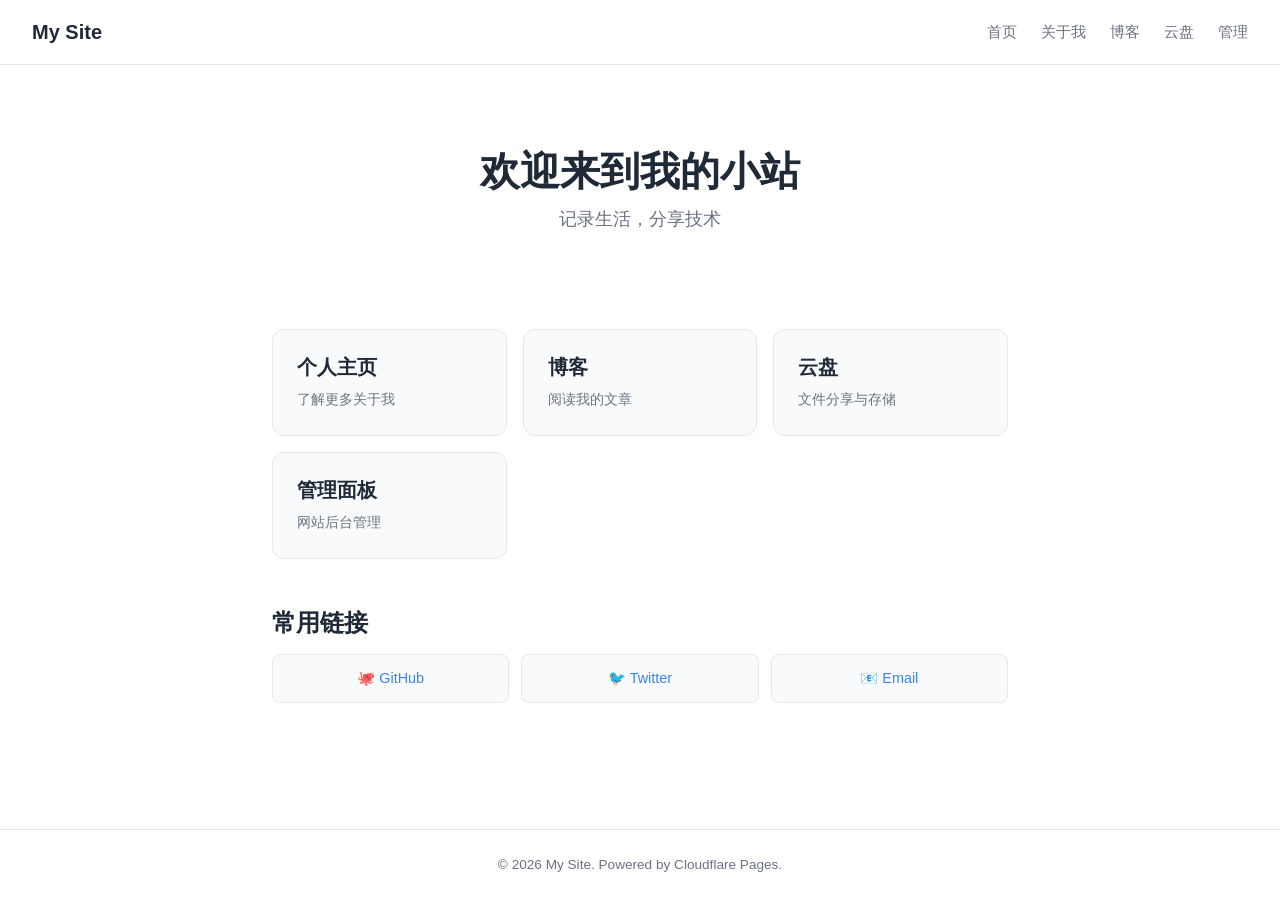
==== index.html @ ee3cbb7d "Add files via upload Beta version1.0.0.1" ====
<!DOCTYPE html>
<html lang="zh-CN">
<head>
    <meta charset="UTF-8">
    <meta name="viewport" content="width=device-width, initial-scale=1.0">
    <title>导航</title>
    <link rel="stylesheet" href="assets/css/style.css">
    <link rel="icon" type="image/x-icon" href="assets/images/favicon.ico">
</head>
<body>
    <header>
        <nav class="navbar">
            <div class="logo">
                <a href="/">My Site</a>
            </div>
            <ul class="nav-links">
                <li><a href="/">首页</a></li>
                <li><a href="/about/">关于我</a></li>
                <li><a href="/blog/">博客</a></li>
                <li><a href="/drive/">云盘</a></li>
                <li><a href="/admin/">管理</a></li>
            </ul>
        </nav>
    </header>

    <main>
        <section class="hero">
            <h1>欢迎来到我的小站</h1>
            <p>记录生活，分享技术</p>
        </section>

        <section class="nav-cards">
            <div class="card">
                <a href="/about/">
                    <h2>个人主页</h2>
                    <p>了解更多关于我</p>
                </a>
            </div>
            <div class="card">
                <a href="/blog/">
                    <h2>博客</h2>
                    <p>阅读我的文章</p>
                </a>
            </div>
            <div class="card">
                <a href="/drive/">
                    <h2>云盘</h2>
                    <p>文件分享与存储</p>
                </a>
            </div>
            <div class="card">
                <a href="/admin/">
                    <h2>管理面板</h2>
                    <p>网站后台管理</p>
                </a>
            </div>
        </section>

        <div id="navSections">
            <!-- 导航分类从 API 动态加载 -->
            <section class="links">
                <h2>常用链接</h2>
                <div class="link-grid">
                    <span style="color: var(--text-secondary);">加载中...</span>
                </div>
            </section>
        </div>
    </main>

    <footer>
        <p>&copy; 2026 My Site. Powered by Cloudflare Pages.</p>
    </footer>

    <script src="assets/js/main.js"></script>
</body>
</html>
---- assets/css/style.css ----
/* ===== 全局样式 ===== */
* {
    margin: 0;
    padding: 0;
    box-sizing: border-box;
}

:root {
    --primary-color: #3b82f6;
    --bg-color: #ffffff;
    --text-color: #1f2937;
    --text-secondary: #6b7280;
    --border-color: #e5e7eb;
    --card-bg: #f9fafb;
    --hover-bg: #f3f4f6;
}

@media (prefers-color-scheme: dark) {
    :root {
        --bg-color: #111827;
        --text-color: #f9fafb;
        --text-secondary: #9ca3af;
        --border-color: #374151;
        --card-bg: #1f2937;
        --hover-bg: #374151;
    }
}

body {
    font-family: -apple-system, BlinkMacSystemFont, "Segoe UI", Roboto, "Helvetica Neue", Arial, sans-serif;
    background-color: var(--bg-color);
    color: var(--text-color);
    line-height: 1.6;
    min-height: 100vh;
    display: flex;
    flex-direction: column;
}

a {
    color: var(--primary-color);
    text-decoration: none;
}

a:hover {
    text-decoration: underline;
}

/* ===== 导航栏 ===== */
.navbar {
    display: flex;
    justify-content: space-between;
    align-items: center;
    padding: 1rem 2rem;
    border-bottom: 1px solid var(--border-color);
    background-color: var(--bg-color);
    position: sticky;
    top: 0;
    z-index: 100;
}

.logo a {
    font-size: 1.25rem;
    font-weight: bold;
    color: var(--text-color);
}

.nav-links {
    display: flex;
    list-style: none;
    gap: 1.5rem;
}

.nav-links a {
    color: var(--text-secondary);
    font-size: 0.95rem;
}

.nav-links a:hover,
.nav-links a.active {
    color: var(--primary-color);
    text-decoration: none;
}

/* ===== 主内容区 ===== */
main {
    flex: 1;
    max-width: 800px;
    width: 100%;
    margin: 0 auto;
    padding: 2rem;
}

section {
    margin-bottom: 3rem;
}

h1, h2, h3 {
    margin-bottom: 1rem;
    line-height: 1.3;
}

h1 { font-size: 2rem; }
h2 { font-size: 1.5rem; }
h3 { font-size: 1.25rem; }

/* ===== 首页 Hero ===== */
.hero {
    text-align: center;
    padding: 3rem 0;
}

.hero h1 {
    font-size: 2.5rem;
    margin-bottom: 0.5rem;
}

.hero p {
    color: var(--text-secondary);
    font-size: 1.1rem;
}

/* ===== 导航卡片 ===== */
.nav-cards {
    display: grid;
    grid-template-columns: repeat(auto-fit, minmax(200px, 1fr));
    gap: 1rem;
}

.card {
    background-color: var(--card-bg);
    border: 1px solid var(--border-color);
    border-radius: 0.75rem;
    padding: 1.5rem;
    transition: all 0.2s ease;
}

.card:hover {
    background-color: var(--hover-bg);
    transform: translateY(-2px);
}

.card a {
    color: var(--text-color);
    text-decoration: none;
    display: block;
}

.card h2 {
    font-size: 1.25rem;
    margin-bottom: 0.5rem;
}

.card p {
    color: var(--text-secondary);
    font-size: 0.9rem;
}

/* ===== 链接网格 ===== */
.link-grid {
    display: grid;
    grid-template-columns: repeat(auto-fit, minmax(120px, 1fr));
    gap: 0.75rem;
}

.link-grid a {
    display: block;
    padding: 0.75rem 1rem;
    background-color: var(--card-bg);
    border: 1px solid var(--border-color);
    border-radius: 0.5rem;
    text-align: center;
    font-size: 0.9rem;
    transition: all 0.2s ease;
}

.link-grid a:hover {
    background-color: var(--hover-bg);
    text-decoration: none;
}

/* ===== 个人主页 ===== */
.profile {
    text-align: center;
    padding: 2rem 0;
}

.avatar img {
    border-radius: 50%;
    margin-bottom: 1rem;
    border: 3px solid var(--border-color);
}

.bio {
    color: var(--text-secondary);
    max-width: 500px;
    margin: 0 auto;
}

.skills ul {
    list-style: none;
    display: flex;
    flex-wrap: wrap;
    gap: 0.5rem;
}

.skills li {
    background-color: var(--card-bg);
    border: 1px solid var(--border-color);
    padding: 0.25rem 0.75rem;
    border-radius: 9999px;
    font-size: 0.9rem;
}

.project-list {
    display: flex;
    flex-direction: column;
    gap: 1rem;
}

.project-item {
    background-color: var(--card-bg);
    border: 1px solid var(--border-color);
    border-radius: 0.5rem;
    padding: 1rem;
}

.project-item h3 {
    margin-bottom: 0.5rem;
}

.project-item p {
    color: var(--text-secondary);
    font-size: 0.9rem;
    margin-bottom: 0.75rem;
}

/* ===== 博客列表 ===== */
.blog-header {
    text-align: center;
    padding: 2rem 0;
}

.blog-header p {
    color: var(--text-secondary);
}

.post-list {
    display: flex;
    flex-direction: column;
    gap: 1.5rem;
}

.post-item {
    padding: 1.5rem;
    border: 1px solid var(--border-color);
    border-radius: 0.75rem;
    transition: background-color 0.2s ease;
}

.post-item:hover {
    background-color: var(--card-bg);
}

.post-item h2 {
    margin-bottom: 0.5rem;
}

.post-item h2 a {
    color: var(--text-color);
}

.post-item time {
    color: var(--text-secondary);
    font-size: 0.85rem;
}

.post-excerpt {
    color: var(--text-secondary);
    margin: 0.75rem 0;
    font-size: 0.95rem;
}

.post-tags {
    display: flex;
    gap: 0.5rem;
}

.tag {
    background-color: var(--card-bg);
    border: 1px solid var(--border-color);
    padding: 0.15rem 0.6rem;
    border-radius: 9999px;
    font-size: 0.8rem;
    color: var(--text-secondary);
}

/* ===== 云盘 ===== */
.drive-header {
    text-align: center;
    padding: 2rem 0;
}

.drive-header p {
    color: var(--text-secondary);
}

.file-list {
    display: flex;
    flex-direction: column;
    gap: 0.75rem;
}

.file-item {
    display: flex;
    align-items: center;
    gap: 1rem;
    padding: 1rem;
    border: 1px solid var(--border-color);
    border-radius: 0.5rem;
    transition: background-color 0.2s ease;
}

.file-item:hover {
    background-color: var(--card-bg);
}

.file-icon {
    font-size: 1.5rem;
}

.file-info {
    flex: 1;
}

.file-info h3 {
    font-size: 1rem;
    margin-bottom: 0.25rem;
}

.file-info p {
    color: var(--text-secondary);
    font-size: 0.85rem;
}

.download-btn {
    padding: 0.5rem 1rem;
    background-color: var(--primary-color);
    color: white;
    border-radius: 0.375rem;
    font-size: 0.9rem;
    white-space: nowrap;
}

.download-btn:hover {
    text-decoration: none;
    opacity: 0.9;
}

.drive-notice {
    margin-top: 2rem;
    padding: 1rem;
    background-color: var(--card-bg);
    border: 1px solid var(--border-color);
    border-radius: 0.5rem;
}

.drive-notice p {
    color: var(--text-secondary);
    font-size: 0.9rem;
}

/* ===== 页脚 ===== */
footer {
    text-align: center;
    padding: 1.5rem;
    border-top: 1px solid var(--border-color);
    color: var(--text-secondary);
    font-size: 0.85rem;
}

/* ===== 响应式 ===== */
@media (max-width: 640px) {
    .navbar {
        padding: 1rem;
    }

    .nav-links {
        gap: 1rem;
    }

    main {
        padding: 1.5rem 1rem;
    }

    .hero h1 {
        font-size: 2rem;
    }

    .file-item {
        flex-wrap: wrap;
    }

    .download-btn {
        width: 100%;
        text-align: center;
    }
}
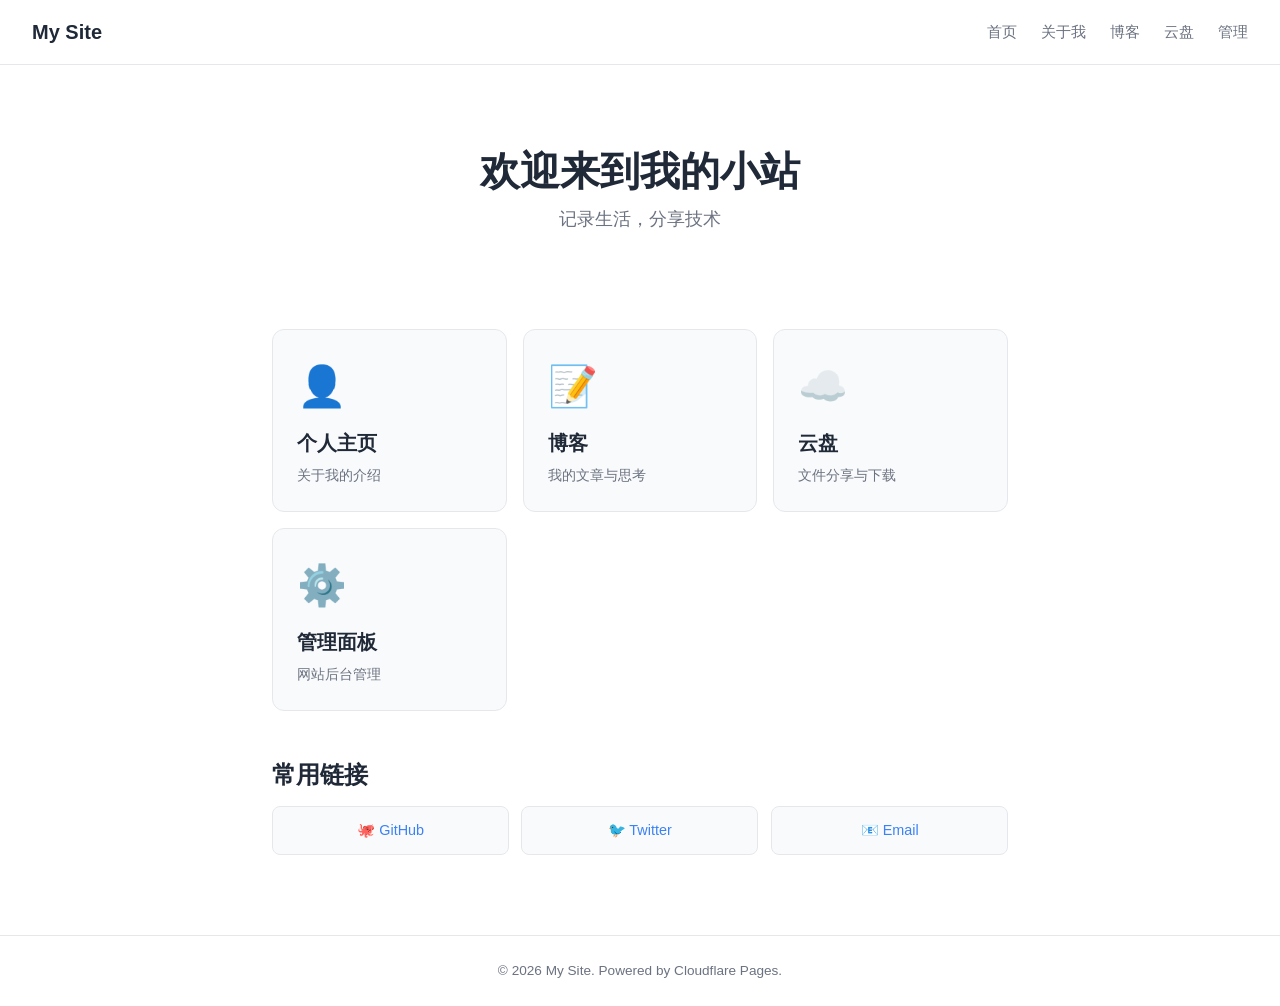
==== commit f8de4d42: "Add files via upload ✅ 已修复的问题 1. 登录问题 修复内容： 所有前端 fetch 请求都加上了 credentials: 'include' 所有 cookie 的" ====
--- a/index.html
+++ b/index.html
@@ -7,7 +7,7 @@
     <link rel="stylesheet" href="assets/css/style.css">
     <link rel="icon" type="image/x-icon" href="assets/images/favicon.ico">
 </head>
-<body>
+<body id="pageBody">
     <header>
         <nav class="navbar">
             <div class="logo">
@@ -29,29 +29,11 @@
             <p>记录生活，分享技术</p>
         </section>
 
-        <section class="nav-cards">
+        <section class="nav-cards" id="navCardsContainer">
+            <!-- 卡片从 API 动态加载 -->
             <div class="card">
                 <a href="/about/">
-                    <h2>个人主页</h2>
-                    <p>了解更多关于我</p>
-                </a>
-            </div>
-            <div class="card">
-                <a href="/blog/">
-                    <h2>博客</h2>
-                    <p>阅读我的文章</p>
-                </a>
-            </div>
-            <div class="card">
-                <a href="/drive/">
-                    <h2>云盘</h2>
-                    <p>文件分享与存储</p>
-                </a>
-            </div>
-            <div class="card">
-                <a href="/admin/">
-                    <h2>管理面板</h2>
-                    <p>网站后台管理</p>
+                    <h2>加载中...</h2>
                 </a>
             </div>
         </section>
--- a/assets/css/style.css
+++ b/assets/css/style.css
@@ -13,6 +13,7 @@
     --border-color: #e5e7eb;
     --card-bg: #f9fafb;
     --hover-bg: #f3f4f6;
+    --transition-speed: 0.3s;
 }
 
 @media (prefers-color-scheme: dark) {
@@ -26,6 +27,71 @@
     }
 }
 
+/* ===== 页面过渡动画 ===== */
+body {
+    opacity: 0;
+    animation: fadeIn 0.5s ease forwards;
+}
+
+@keyframes fadeIn {
+    from {
+        opacity: 0;
+        transform: translateY(10px);
+    }
+    to {
+        opacity: 1;
+        transform: translateY(0);
+    }
+}
+
+@keyframes slideUp {
+    from {
+        opacity: 0;
+        transform: translateY(20px);
+    }
+    to {
+        opacity: 1;
+        transform: translateY(0);
+    }
+}
+
+@keyframes scaleIn {
+    from {
+        opacity: 0;
+        transform: scale(0.95);
+    }
+    to {
+        opacity: 1;
+        transform: scale(1);
+    }
+}
+
+/* 卡片依次入场动画 */
+.nav-cards .card {
+    opacity: 0;
+    animation: slideUp 0.5s ease forwards;
+}
+
+.nav-cards .card:nth-child(1) { animation-delay: 0.1s; }
+.nav-cards .card:nth-child(2) { animation-delay: 0.2s; }
+.nav-cards .card:nth-child(3) { animation-delay: 0.3s; }
+.nav-cards .card:nth-child(4) { animation-delay: 0.4s; }
+
+/* 链接依次入场动画 */
+.link-grid a {
+    opacity: 0;
+    animation: scaleIn 0.3s ease forwards;
+}
+
+.link-grid a:nth-child(1) { animation-delay: 0.1s; }
+.link-grid a:nth-child(2) { animation-delay: 0.15s; }
+.link-grid a:nth-child(3) { animation-delay: 0.2s; }
+.link-grid a:nth-child(4) { animation-delay: 0.25s; }
+.link-grid a:nth-child(5) { animation-delay: 0.3s; }
+.link-grid a:nth-child(6) { animation-delay: 0.35s; }
+.link-grid a:nth-child(7) { animation-delay: 0.4s; }
+.link-grid a:nth-child(8) { animation-delay: 0.45s; }
+
 body {
     font-family: -apple-system, BlinkMacSystemFont, "Segoe UI", Roboto, "Helvetica Neue", Arial, sans-serif;
     background-color: var(--bg-color);
@@ -131,12 +197,15 @@
     border: 1px solid var(--border-color);
     border-radius: 0.75rem;
     padding: 1.5rem;
-    transition: all 0.2s ease;
+    transition: all var(--transition-speed) cubic-bezier(0.4, 0, 0.2, 1);
+    cursor: pointer;
 }
 
 .card:hover {
     background-color: var(--hover-bg);
-    transform: translateY(-2px);
+    transform: translateY(-4px);
+    box-shadow: 0 10px 25px -5px rgba(0, 0, 0, 0.1), 0 10px 10px -5px rgba(0, 0, 0, 0.04);
+    border-color: var(--primary-color);
 }
 
 .card a {
@@ -145,9 +214,19 @@
     display: block;
 }
 
+.card-icon {
+    font-size: 2.5rem;
+    margin-bottom: 0.75rem;
+}
+
 .card h2 {
     font-size: 1.25rem;
     margin-bottom: 0.5rem;
+    transition: color var(--transition-speed) ease;
+}
+
+.card:hover h2 {
+    color: var(--primary-color);
 }
 
 .card p {
@@ -170,12 +249,16 @@
     border-radius: 0.5rem;
     text-align: center;
     font-size: 0.9rem;
-    transition: all 0.2s ease;
+    transition: all var(--transition-speed) cubic-bezier(0.4, 0, 0.2, 1);
 }
 
 .link-grid a:hover {
     background-color: var(--hover-bg);
     text-decoration: none;
+    transform: translateY(-2px);
+    border-color: var(--primary-color);
+    color: var(--primary-color);
+    box-shadow: 0 4px 6px -1px rgba(0, 0, 0, 0.1);
 }
 
 /* ===== 个人主页 ===== */
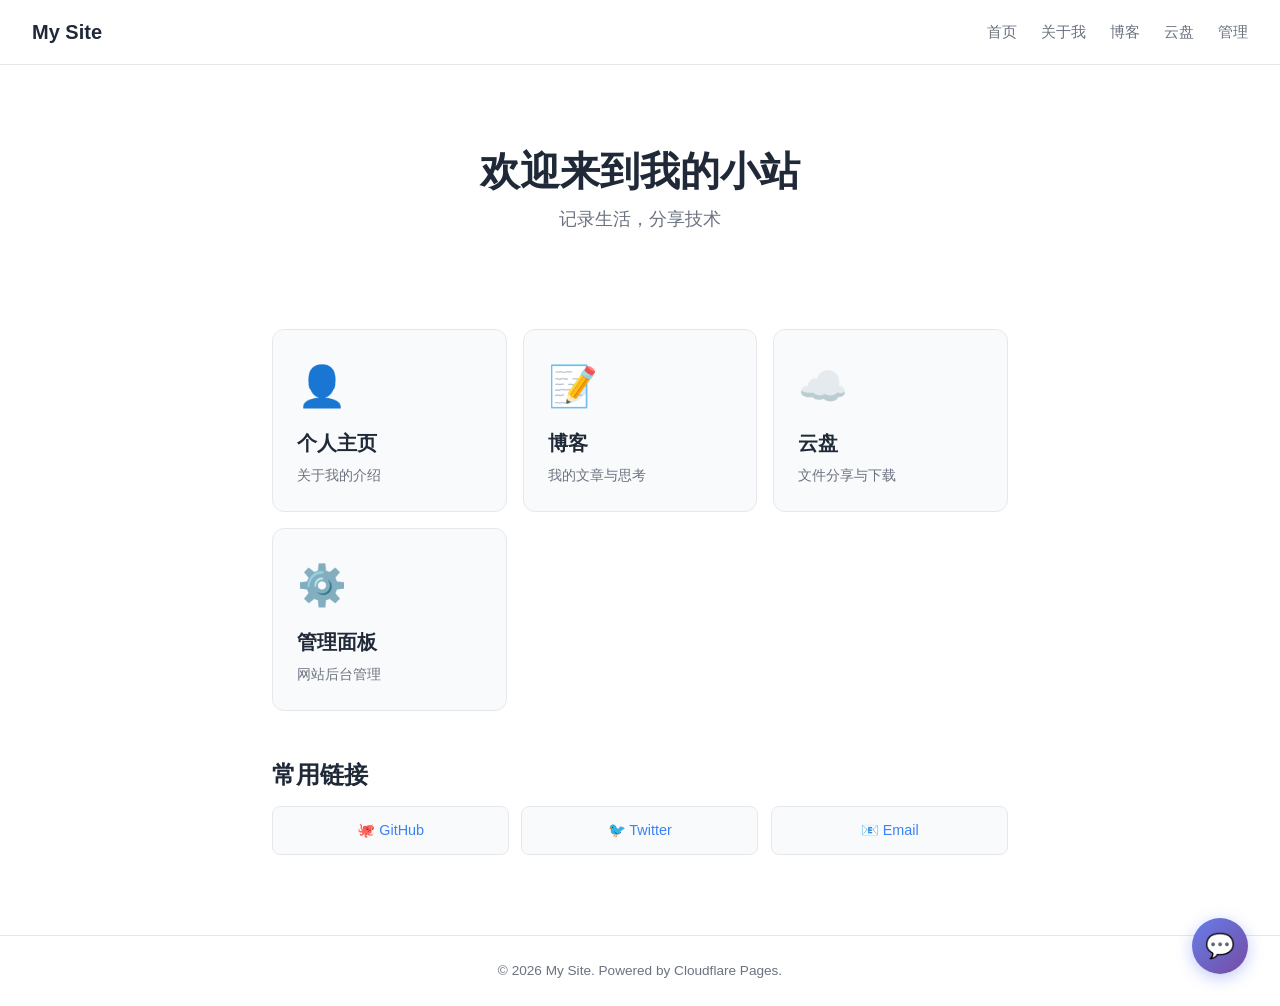
==== commit 8c993742: "修复留言箱API路由+样式+悬浮按钮等所有问题" ====
--- a/index.html
+++ b/index.html
@@ -1,58 +1,63 @@
-<!DOCTYPE html>
-<html lang="zh-CN">
-<head>
-    <meta charset="UTF-8">
-    <meta name="viewport" content="width=device-width, initial-scale=1.0">
-    <title>导航</title>
-    <link rel="stylesheet" href="assets/css/style.css">
-    <link rel="icon" type="image/x-icon" href="assets/images/favicon.ico">
-</head>
-<body id="pageBody">
-    <header>
-        <nav class="navbar">
-            <div class="logo">
-                <a href="/">My Site</a>
-            </div>
-            <ul class="nav-links">
-                <li><a href="/">首页</a></li>
-                <li><a href="/about/">关于我</a></li>
-                <li><a href="/blog/">博客</a></li>
-                <li><a href="/drive/">云盘</a></li>
-                <li><a href="/admin/">管理</a></li>
-            </ul>
-        </nav>
-    </header>
-
-    <main>
-        <section class="hero">
-            <h1>欢迎来到我的小站</h1>
-            <p>记录生活，分享技术</p>
-        </section>
-
-        <section class="nav-cards" id="navCardsContainer">
-            <!-- 卡片从 API 动态加载 -->
-            <div class="card">
-                <a href="/about/">
-                    <h2>加载中...</h2>
-                </a>
-            </div>
-        </section>
-
-        <div id="navSections">
-            <!-- 导航分类从 API 动态加载 -->
-            <section class="links">
-                <h2>常用链接</h2>
-                <div class="link-grid">
-                    <span style="color: var(--text-secondary);">加载中...</span>
-                </div>
-            </section>
-        </div>
-    </main>
-
-    <footer>
-        <p>&copy; 2026 My Site. Powered by Cloudflare Pages.</p>
-    </footer>
-
-    <script src="assets/js/main.js"></script>
-</body>
-</html>
+<!DOCTYPE html>
+<html lang="zh-CN">
+<head>
+    <meta charset="UTF-8">
+    <meta name="viewport" content="width=device-width, initial-scale=1.0">
+    <title>导航</title>
+    <link rel="stylesheet" href="assets/css/style.css">
+    <link rel="icon" type="image/x-icon" href="assets/images/favicon.ico">
+</head>
+<body id="pageBody">
+    <!-- 页面加载动画 -->
+    <div class="page-loader" id="pageLoader">
+        <div class="loader-spinner"></div>
+    </div>
+
+    <header>
+        <nav class="navbar">
+            <div class="logo">
+                <a href="/">My Site</a>
+            </div>
+            <ul class="nav-links">
+                <li><a href="/">首页</a></li>
+                <li><a href="/about/">关于我</a></li>
+                <li><a href="/blog/">博客</a></li>
+                <li><a href="/drive/">云盘</a></li>
+                <li><a href="/admin/">管理</a></li>
+            </ul>
+        </nav>
+    </header>
+
+    <main>
+        <section class="hero">
+            <h1>欢迎来到我的小站</h1>
+            <p>记录生活，分享技术</p>
+        </section>
+
+        <section class="nav-cards" id="navCardsContainer">
+            <!-- 卡片从 API 动态加载 -->
+            <div class="card">
+                <a href="/about/">
+                    <h2>加载中...</h2>
+                </a>
+            </div>
+        </section>
+
+        <div id="navSections">
+            <!-- 导航分类从 API 动态加载 -->
+            <section class="links">
+                <h2>常用链接</h2>
+                <div class="link-grid">
+                    <span style="color: var(--text-secondary);">加载中...</span>
+                </div>
+            </section>
+        </div>
+    </main>
+
+    <footer>
+        <p>&copy; 2026 My Site. Powered by Cloudflare Pages.</p>
+    </footer>
+
+    <script src="assets/js/main.js"></script>
+</body>
+</html>
--- a/assets/css/style.css
+++ b/assets/css/style.css
@@ -1,490 +1,681 @@
-/* ===== 全局样式 ===== */
-* {
-    margin: 0;
-    padding: 0;
-    box-sizing: border-box;
-}
-
-:root {
-    --primary-color: #3b82f6;
-    --bg-color: #ffffff;
-    --text-color: #1f2937;
-    --text-secondary: #6b7280;
-    --border-color: #e5e7eb;
-    --card-bg: #f9fafb;
-    --hover-bg: #f3f4f6;
-    --transition-speed: 0.3s;
-}
-
-@media (prefers-color-scheme: dark) {
-    :root {
-        --bg-color: #111827;
-        --text-color: #f9fafb;
-        --text-secondary: #9ca3af;
-        --border-color: #374151;
-        --card-bg: #1f2937;
-        --hover-bg: #374151;
-    }
-}
-
-/* ===== 页面过渡动画 ===== */
-body {
-    opacity: 0;
-    animation: fadeIn 0.5s ease forwards;
-}
-
-@keyframes fadeIn {
-    from {
-        opacity: 0;
-        transform: translateY(10px);
-    }
-    to {
-        opacity: 1;
-        transform: translateY(0);
-    }
-}
-
-@keyframes slideUp {
-    from {
-        opacity: 0;
-        transform: translateY(20px);
-    }
-    to {
-        opacity: 1;
-        transform: translateY(0);
-    }
-}
-
-@keyframes scaleIn {
-    from {
-        opacity: 0;
-        transform: scale(0.95);
-    }
-    to {
-        opacity: 1;
-        transform: scale(1);
-    }
-}
-
-/* 卡片依次入场动画 */
-.nav-cards .card {
-    opacity: 0;
-    animation: slideUp 0.5s ease forwards;
-}
-
-.nav-cards .card:nth-child(1) { animation-delay: 0.1s; }
-.nav-cards .card:nth-child(2) { animation-delay: 0.2s; }
-.nav-cards .card:nth-child(3) { animation-delay: 0.3s; }
-.nav-cards .card:nth-child(4) { animation-delay: 0.4s; }
-
-/* 链接依次入场动画 */
-.link-grid a {
-    opacity: 0;
-    animation: scaleIn 0.3s ease forwards;
-}
-
-.link-grid a:nth-child(1) { animation-delay: 0.1s; }
-.link-grid a:nth-child(2) { animation-delay: 0.15s; }
-.link-grid a:nth-child(3) { animation-delay: 0.2s; }
-.link-grid a:nth-child(4) { animation-delay: 0.25s; }
-.link-grid a:nth-child(5) { animation-delay: 0.3s; }
-.link-grid a:nth-child(6) { animation-delay: 0.35s; }
-.link-grid a:nth-child(7) { animation-delay: 0.4s; }
-.link-grid a:nth-child(8) { animation-delay: 0.45s; }
-
-body {
-    font-family: -apple-system, BlinkMacSystemFont, "Segoe UI", Roboto, "Helvetica Neue", Arial, sans-serif;
-    background-color: var(--bg-color);
-    color: var(--text-color);
-    line-height: 1.6;
-    min-height: 100vh;
-    display: flex;
-    flex-direction: column;
-}
-
-a {
-    color: var(--primary-color);
-    text-decoration: none;
-}
-
-a:hover {
-    text-decoration: underline;
-}
-
-/* ===== 导航栏 ===== */
-.navbar {
-    display: flex;
-    justify-content: space-between;
-    align-items: center;
-    padding: 1rem 2rem;
-    border-bottom: 1px solid var(--border-color);
-    background-color: var(--bg-color);
-    position: sticky;
-    top: 0;
-    z-index: 100;
-}
-
-.logo a {
-    font-size: 1.25rem;
-    font-weight: bold;
-    color: var(--text-color);
-}
-
-.nav-links {
-    display: flex;
-    list-style: none;
-    gap: 1.5rem;
-}
-
-.nav-links a {
-    color: var(--text-secondary);
-    font-size: 0.95rem;
-}
-
-.nav-links a:hover,
-.nav-links a.active {
-    color: var(--primary-color);
-    text-decoration: none;
-}
-
-/* ===== 主内容区 ===== */
-main {
-    flex: 1;
-    max-width: 800px;
-    width: 100%;
-    margin: 0 auto;
-    padding: 2rem;
-}
-
-section {
-    margin-bottom: 3rem;
-}
-
-h1, h2, h3 {
-    margin-bottom: 1rem;
-    line-height: 1.3;
-}
-
-h1 { font-size: 2rem; }
-h2 { font-size: 1.5rem; }
-h3 { font-size: 1.25rem; }
-
-/* ===== 首页 Hero ===== */
-.hero {
-    text-align: center;
-    padding: 3rem 0;
-}
-
-.hero h1 {
-    font-size: 2.5rem;
-    margin-bottom: 0.5rem;
-}
-
-.hero p {
-    color: var(--text-secondary);
-    font-size: 1.1rem;
-}
-
-/* ===== 导航卡片 ===== */
-.nav-cards {
-    display: grid;
-    grid-template-columns: repeat(auto-fit, minmax(200px, 1fr));
-    gap: 1rem;
-}
-
-.card {
-    background-color: var(--card-bg);
-    border: 1px solid var(--border-color);
-    border-radius: 0.75rem;
-    padding: 1.5rem;
-    transition: all var(--transition-speed) cubic-bezier(0.4, 0, 0.2, 1);
-    cursor: pointer;
-}
-
-.card:hover {
-    background-color: var(--hover-bg);
-    transform: translateY(-4px);
-    box-shadow: 0 10px 25px -5px rgba(0, 0, 0, 0.1), 0 10px 10px -5px rgba(0, 0, 0, 0.04);
-    border-color: var(--primary-color);
-}
-
-.card a {
-    color: var(--text-color);
-    text-decoration: none;
-    display: block;
-}
-
-.card-icon {
-    font-size: 2.5rem;
-    margin-bottom: 0.75rem;
-}
-
-.card h2 {
-    font-size: 1.25rem;
-    margin-bottom: 0.5rem;
-    transition: color var(--transition-speed) ease;
-}
-
-.card:hover h2 {
-    color: var(--primary-color);
-}
-
-.card p {
-    color: var(--text-secondary);
-    font-size: 0.9rem;
-}
-
-/* ===== 链接网格 ===== */
-.link-grid {
-    display: grid;
-    grid-template-columns: repeat(auto-fit, minmax(120px, 1fr));
-    gap: 0.75rem;
-}
-
-.link-grid a {
-    display: block;
-    padding: 0.75rem 1rem;
-    background-color: var(--card-bg);
-    border: 1px solid var(--border-color);
-    border-radius: 0.5rem;
-    text-align: center;
-    font-size: 0.9rem;
-    transition: all var(--transition-speed) cubic-bezier(0.4, 0, 0.2, 1);
-}
-
-.link-grid a:hover {
-    background-color: var(--hover-bg);
-    text-decoration: none;
-    transform: translateY(-2px);
-    border-color: var(--primary-color);
-    color: var(--primary-color);
-    box-shadow: 0 4px 6px -1px rgba(0, 0, 0, 0.1);
-}
-
-/* ===== 个人主页 ===== */
-.profile {
-    text-align: center;
-    padding: 2rem 0;
-}
-
-.avatar img {
-    border-radius: 50%;
-    margin-bottom: 1rem;
-    border: 3px solid var(--border-color);
-}
-
-.bio {
-    color: var(--text-secondary);
-    max-width: 500px;
-    margin: 0 auto;
-}
-
-.skills ul {
-    list-style: none;
-    display: flex;
-    flex-wrap: wrap;
-    gap: 0.5rem;
-}
-
-.skills li {
-    background-color: var(--card-bg);
-    border: 1px solid var(--border-color);
-    padding: 0.25rem 0.75rem;
-    border-radius: 9999px;
-    font-size: 0.9rem;
-}
-
-.project-list {
-    display: flex;
-    flex-direction: column;
-    gap: 1rem;
-}
-
-.project-item {
-    background-color: var(--card-bg);
-    border: 1px solid var(--border-color);
-    border-radius: 0.5rem;
-    padding: 1rem;
-}
-
-.project-item h3 {
-    margin-bottom: 0.5rem;
-}
-
-.project-item p {
-    color: var(--text-secondary);
-    font-size: 0.9rem;
-    margin-bottom: 0.75rem;
-}
-
-/* ===== 博客列表 ===== */
-.blog-header {
-    text-align: center;
-    padding: 2rem 0;
-}
-
-.blog-header p {
-    color: var(--text-secondary);
-}
-
-.post-list {
-    display: flex;
-    flex-direction: column;
-    gap: 1.5rem;
-}
-
-.post-item {
-    padding: 1.5rem;
-    border: 1px solid var(--border-color);
-    border-radius: 0.75rem;
-    transition: background-color 0.2s ease;
-}
-
-.post-item:hover {
-    background-color: var(--card-bg);
-}
-
-.post-item h2 {
-    margin-bottom: 0.5rem;
-}
-
-.post-item h2 a {
-    color: var(--text-color);
-}
-
-.post-item time {
-    color: var(--text-secondary);
-    font-size: 0.85rem;
-}
-
-.post-excerpt {
-    color: var(--text-secondary);
-    margin: 0.75rem 0;
-    font-size: 0.95rem;
-}
-
-.post-tags {
-    display: flex;
-    gap: 0.5rem;
-}
-
-.tag {
-    background-color: var(--card-bg);
-    border: 1px solid var(--border-color);
-    padding: 0.15rem 0.6rem;
-    border-radius: 9999px;
-    font-size: 0.8rem;
-    color: var(--text-secondary);
-}
-
-/* ===== 云盘 ===== */
-.drive-header {
-    text-align: center;
-    padding: 2rem 0;
-}
-
-.drive-header p {
-    color: var(--text-secondary);
-}
-
-.file-list {
-    display: flex;
-    flex-direction: column;
-    gap: 0.75rem;
-}
-
-.file-item {
-    display: flex;
-    align-items: center;
-    gap: 1rem;
-    padding: 1rem;
-    border: 1px solid var(--border-color);
-    border-radius: 0.5rem;
-    transition: background-color 0.2s ease;
-}
-
-.file-item:hover {
-    background-color: var(--card-bg);
-}
-
-.file-icon {
-    font-size: 1.5rem;
-}
-
-.file-info {
-    flex: 1;
-}
-
-.file-info h3 {
-    font-size: 1rem;
-    margin-bottom: 0.25rem;
-}
-
-.file-info p {
-    color: var(--text-secondary);
-    font-size: 0.85rem;
-}
-
-.download-btn {
-    padding: 0.5rem 1rem;
-    background-color: var(--primary-color);
-    color: white;
-    border-radius: 0.375rem;
-    font-size: 0.9rem;
-    white-space: nowrap;
-}
-
-.download-btn:hover {
-    text-decoration: none;
-    opacity: 0.9;
-}
-
-.drive-notice {
-    margin-top: 2rem;
-    padding: 1rem;
-    background-color: var(--card-bg);
-    border: 1px solid var(--border-color);
-    border-radius: 0.5rem;
-}
-
-.drive-notice p {
-    color: var(--text-secondary);
-    font-size: 0.9rem;
-}
-
-/* ===== 页脚 ===== */
-footer {
-    text-align: center;
-    padding: 1.5rem;
-    border-top: 1px solid var(--border-color);
-    color: var(--text-secondary);
-    font-size: 0.85rem;
-}
-
-/* ===== 响应式 ===== */
-@media (max-width: 640px) {
-    .navbar {
-        padding: 1rem;
-    }
-
-    .nav-links {
-        gap: 1rem;
-    }
-
-    main {
-        padding: 1.5rem 1rem;
-    }
-
-    .hero h1 {
-        font-size: 2rem;
-    }
-
-    .file-item {
-        flex-wrap: wrap;
-    }
-
-    .download-btn {
-        width: 100%;
-        text-align: center;
-    }
-}
+/* ===== 全局样式 ===== */
+* {
+    margin: 0;
+    padding: 0;
+    box-sizing: border-box;
+}
+
+:root {
+    --primary-color: #3b82f6;
+    --bg-color: #ffffff;
+    --text-color: #1f2937;
+    --text-secondary: #6b7280;
+    --border-color: #e5e7eb;
+    --card-bg: #f9fafb;
+    --hover-bg: #f3f4f6;
+    --transition-speed: 0.3s;
+}
+
+@media (prefers-color-scheme: dark) {
+    :root {
+        --bg-color: #111827;
+        --text-color: #f9fafb;
+        --text-secondary: #9ca3af;
+        --border-color: #374151;
+        --card-bg: #1f2937;
+        --hover-bg: #374151;
+    }
+}
+
+/* ===== 页面加载动画 ===== */
+.page-loader {
+    position: fixed;
+    top: 0;
+    left: 0;
+    right: 0;
+    bottom: 0;
+    background: var(--bg-color);
+    display: flex;
+    align-items: center;
+    justify-content: center;
+    z-index: 9999;
+    transition: opacity 0.5s ease, visibility 0.5s ease;
+}
+
+.page-loader.hidden {
+    opacity: 0;
+    visibility: hidden;
+}
+
+.loader-spinner {
+    width: 40px;
+    height: 40px;
+    border: 3px solid var(--border-color);
+    border-top-color: var(--primary-color);
+    border-radius: 50%;
+    animation: spin 0.8s linear infinite;
+}
+
+@keyframes spin {
+    to { transform: rotate(360deg); }
+}
+
+/* ===== 页面过渡动画 ===== */
+body {
+    opacity: 0;
+    animation: fadeIn 0.5s ease 0.2s forwards;
+}
+
+@keyframes fadeIn {
+    from {
+        opacity: 0;
+        transform: translateY(10px);
+    }
+    to {
+        opacity: 1;
+        transform: translateY(0);
+    }
+}
+
+@keyframes slideUp {
+    from {
+        opacity: 0;
+        transform: translateY(20px);
+    }
+    to {
+        opacity: 1;
+        transform: translateY(0);
+    }
+}
+
+@keyframes scaleIn {
+    from {
+        opacity: 0;
+        transform: scale(0.95);
+    }
+    to {
+        opacity: 1;
+        transform: scale(1);
+    }
+}
+
+/* 卡片依次入场动画 */
+.nav-cards .card {
+    opacity: 0;
+    animation: slideUp 0.5s ease forwards;
+}
+
+.nav-cards .card:nth-child(1) { animation-delay: 0.1s; }
+.nav-cards .card:nth-child(2) { animation-delay: 0.2s; }
+.nav-cards .card:nth-child(3) { animation-delay: 0.3s; }
+.nav-cards .card:nth-child(4) { animation-delay: 0.4s; }
+
+/* 链接依次入场动画 */
+.link-grid a {
+    opacity: 0;
+    animation: scaleIn 0.3s ease forwards;
+}
+
+.link-grid a:nth-child(1) { animation-delay: 0.1s; }
+.link-grid a:nth-child(2) { animation-delay: 0.15s; }
+.link-grid a:nth-child(3) { animation-delay: 0.2s; }
+.link-grid a:nth-child(4) { animation-delay: 0.25s; }
+.link-grid a:nth-child(5) { animation-delay: 0.3s; }
+.link-grid a:nth-child(6) { animation-delay: 0.35s; }
+.link-grid a:nth-child(7) { animation-delay: 0.4s; }
+.link-grid a:nth-child(8) { animation-delay: 0.45s; }
+
+body {
+    font-family: -apple-system, BlinkMacSystemFont, "Segoe UI", Roboto, "Helvetica Neue", Arial, sans-serif;
+    background-color: var(--bg-color);
+    color: var(--text-color);
+    line-height: 1.6;
+    min-height: 100vh;
+    display: flex;
+    flex-direction: column;
+}
+
+a {
+    color: var(--primary-color);
+    text-decoration: none;
+}
+
+a:hover {
+    text-decoration: underline;
+}
+
+/* ===== 导航栏 ===== */
+.navbar {
+    display: flex;
+    justify-content: space-between;
+    align-items: center;
+    padding: 1rem 2rem;
+    border-bottom: 1px solid var(--border-color);
+    background-color: var(--bg-color);
+    position: sticky;
+    top: 0;
+    z-index: 100;
+}
+
+.logo a {
+    font-size: 1.25rem;
+    font-weight: bold;
+    color: var(--text-color);
+}
+
+.nav-links {
+    display: flex;
+    list-style: none;
+    gap: 1.5rem;
+}
+
+.nav-links a {
+    color: var(--text-secondary);
+    font-size: 0.95rem;
+}
+
+.nav-links a:hover,
+.nav-links a.active {
+    color: var(--primary-color);
+    text-decoration: none;
+}
+
+/* ===== 主内容区 ===== */
+main {
+    flex: 1;
+    max-width: 800px;
+    width: 100%;
+    margin: 0 auto;
+    padding: 2rem;
+}
+
+section {
+    margin-bottom: 3rem;
+}
+
+h1, h2, h3 {
+    margin-bottom: 1rem;
+    line-height: 1.3;
+}
+
+h1 { font-size: 2rem; }
+h2 { font-size: 1.5rem; }
+h3 { font-size: 1.25rem; }
+
+/* ===== 首页 Hero ===== */
+.hero {
+    text-align: center;
+    padding: 3rem 0;
+}
+
+.hero h1 {
+    font-size: 2.5rem;
+    margin-bottom: 0.5rem;
+}
+
+.hero p {
+    color: var(--text-secondary);
+    font-size: 1.1rem;
+}
+
+/* ===== 导航卡片 ===== */
+.nav-cards {
+    display: grid;
+    grid-template-columns: repeat(auto-fit, minmax(200px, 1fr));
+    gap: 1rem;
+}
+
+.card {
+    background-color: var(--card-bg);
+    border: 1px solid var(--border-color);
+    border-radius: 0.75rem;
+    padding: 1.5rem;
+    transition: all var(--transition-speed) cubic-bezier(0.4, 0, 0.2, 1);
+    cursor: pointer;
+}
+
+.card:hover {
+    background-color: var(--hover-bg);
+    transform: translateY(-4px);
+    box-shadow: 0 10px 25px -5px rgba(0, 0, 0, 0.1), 0 10px 10px -5px rgba(0, 0, 0, 0.04);
+    border-color: var(--primary-color);
+}
+
+.card a {
+    color: var(--text-color);
+    text-decoration: none;
+    display: block;
+}
+
+.card-icon {
+    font-size: 2.5rem;
+    margin-bottom: 0.75rem;
+}
+
+.card h2 {
+    font-size: 1.25rem;
+    margin-bottom: 0.5rem;
+    transition: color var(--transition-speed) ease;
+}
+
+.card:hover h2 {
+    color: var(--primary-color);
+}
+
+.card p {
+    color: var(--text-secondary);
+    font-size: 0.9rem;
+}
+
+/* ===== 链接网格 ===== */
+.link-grid {
+    display: grid;
+    grid-template-columns: repeat(auto-fit, minmax(120px, 1fr));
+    gap: 0.75rem;
+}
+
+.link-grid a {
+    display: block;
+    padding: 0.75rem 1rem;
+    background-color: var(--card-bg);
+    border: 1px solid var(--border-color);
+    border-radius: 0.5rem;
+    text-align: center;
+    font-size: 0.9rem;
+    transition: all var(--transition-speed) cubic-bezier(0.4, 0, 0.2, 1);
+}
+
+.link-grid a:hover {
+    background-color: var(--hover-bg);
+    text-decoration: none;
+    transform: translateY(-2px);
+    border-color: var(--primary-color);
+    color: var(--primary-color);
+    box-shadow: 0 4px 6px -1px rgba(0, 0, 0, 0.1);
+}
+
+/* ===== 个人主页 ===== */
+.profile {
+    text-align: center;
+    padding: 2rem 0;
+}
+
+.avatar img {
+    border-radius: 50%;
+    margin-bottom: 1rem;
+    border: 3px solid var(--border-color);
+}
+
+.bio {
+    color: var(--text-secondary);
+    max-width: 500px;
+    margin: 0 auto;
+}
+
+.skills ul {
+    list-style: none;
+    display: flex;
+    flex-wrap: wrap;
+    gap: 0.5rem;
+}
+
+.skills li {
+    background-color: var(--card-bg);
+    border: 1px solid var(--border-color);
+    padding: 0.25rem 0.75rem;
+    border-radius: 9999px;
+    font-size: 0.9rem;
+}
+
+.project-list {
+    display: flex;
+    flex-direction: column;
+    gap: 1rem;
+}
+
+.project-item {
+    background-color: var(--card-bg);
+    border: 1px solid var(--border-color);
+    border-radius: 0.5rem;
+    padding: 1rem;
+}
+
+.project-item h3 {
+    margin-bottom: 0.5rem;
+}
+
+.project-item p {
+    color: var(--text-secondary);
+    font-size: 0.9rem;
+    margin-bottom: 0.75rem;
+}
+
+/* ===== 博客列表 ===== */
+.blog-header {
+    text-align: center;
+    padding: 2rem 0;
+}
+
+.blog-header p {
+    color: var(--text-secondary);
+}
+
+.post-list {
+    display: flex;
+    flex-direction: column;
+    gap: 1.5rem;
+}
+
+.post-item {
+    padding: 1.5rem;
+    border: 1px solid var(--border-color);
+    border-radius: 0.75rem;
+    transition: background-color 0.2s ease;
+}
+
+.post-item:hover {
+    background-color: var(--card-bg);
+}
+
+.post-item h2 {
+    margin-bottom: 0.5rem;
+}
+
+.post-item h2 a {
+    color: var(--text-color);
+}
+
+.post-item time {
+    color: var(--text-secondary);
+    font-size: 0.85rem;
+}
+
+.post-excerpt {
+    color: var(--text-secondary);
+    margin: 0.75rem 0;
+    font-size: 0.95rem;
+}
+
+.post-tags {
+    display: flex;
+    gap: 0.5rem;
+}
+
+.tag {
+    background-color: var(--card-bg);
+    border: 1px solid var(--border-color);
+    padding: 0.15rem 0.6rem;
+    border-radius: 9999px;
+    font-size: 0.8rem;
+    color: var(--text-secondary);
+}
+
+/* ===== 云盘 ===== */
+.drive-header {
+    text-align: center;
+    padding: 2rem 0;
+}
+
+.drive-header p {
+    color: var(--text-secondary);
+}
+
+.file-list {
+    display: flex;
+    flex-direction: column;
+    gap: 0.75rem;
+}
+
+.file-item {
+    display: flex;
+    align-items: center;
+    gap: 1rem;
+    padding: 1rem;
+    border: 1px solid var(--border-color);
+    border-radius: 0.5rem;
+    transition: background-color 0.2s ease;
+}
+
+.file-item:hover {
+    background-color: var(--card-bg);
+}
+
+.file-icon {
+    font-size: 1.5rem;
+}
+
+.file-info {
+    flex: 1;
+}
+
+.file-info h3 {
+    font-size: 1rem;
+    margin-bottom: 0.25rem;
+}
+
+.file-info p {
+    color: var(--text-secondary);
+    font-size: 0.85rem;
+}
+
+.download-btn {
+    padding: 0.5rem 1rem;
+    background-color: var(--primary-color);
+    color: white;
+    border-radius: 0.375rem;
+    font-size: 0.9rem;
+    white-space: nowrap;
+}
+
+.download-btn:hover {
+    text-decoration: none;
+    opacity: 0.9;
+}
+
+.drive-notice {
+    margin-top: 2rem;
+    padding: 1rem;
+    background-color: var(--card-bg);
+    border: 1px solid var(--border-color);
+    border-radius: 0.5rem;
+}
+
+.drive-notice p {
+    color: var(--text-secondary);
+    font-size: 0.9rem;
+}
+
+/* ===== 页脚 ===== */
+footer {
+    text-align: center;
+    padding: 1.5rem;
+    border-top: 1px solid var(--border-color);
+    color: var(--text-secondary);
+    font-size: 0.85rem;
+}
+
+/* ===== 响应式 ===== */
+@media (max-width: 640px) {
+    .navbar {
+        padding: 1rem;
+    }
+
+    .nav-links {
+        gap: 1rem;
+    }
+
+    main {
+        padding: 1.5rem 1rem;
+    }
+
+    .hero h1 {
+        font-size: 2rem;
+    }
+
+    .file-item {
+        flex-wrap: wrap;
+    }
+
+    .download-btn {
+        width: 100%;
+        text-align: center;
+    }
+}
+
+/* ===== 留言箱 ===== */
+.guestbook {
+    margin-top: 3rem;
+}
+
+.guestbook-form {
+    background: var(--card-bg);
+    border: 1px solid var(--border-color);
+    border-radius: 0.75rem;
+    padding: 1.5rem;
+    margin-bottom: 2rem;
+}
+
+.guestbook-form .form-group {
+    margin-bottom: 1rem;
+}
+
+.guestbook-form input,
+.guestbook-form textarea {
+    width: 100%;
+    padding: 0.75rem 1rem;
+    border: 1px solid var(--border-color);
+    border-radius: 0.5rem;
+    background: var(--bg-color);
+    color: var(--text-color);
+    font-size: 0.95rem;
+    font-family: inherit;
+    resize: vertical;
+}
+
+.guestbook-form input:focus,
+.guestbook-form textarea:focus {
+    outline: none;
+    border-color: var(--primary-color);
+}
+
+.guestbook-form button {
+    padding: 0.625rem 1.5rem;
+    background: var(--primary-color);
+    color: white;
+    border: none;
+    border-radius: 0.5rem;
+    cursor: pointer;
+    font-size: 0.95rem;
+    transition: background 0.2s ease;
+}
+
+.guestbook-form button:hover {
+    background: #2563eb;
+}
+
+.guestbook-form button:disabled {
+    opacity: 0.6;
+    cursor: not-allowed;
+}
+
+.form-msg {
+    margin-left: 1rem;
+    font-size: 0.9rem;
+}
+
+.form-msg.success {
+    color: #10b981;
+}
+
+.form-msg.error {
+    color: #ef4444;
+}
+
+.guestbook-messages h3 {
+    margin-bottom: 1rem;
+}
+
+.message-count {
+    color: var(--text-secondary);
+    font-size: 0.9rem;
+    font-weight: normal;
+}
+
+.guestbook-message {
+    background: var(--card-bg);
+    border: 1px solid var(--border-color);
+    border-radius: 0.75rem;
+    padding: 1.25rem;
+    margin-bottom: 1rem;
+    transition: all 0.2s ease;
+}
+
+.guestbook-message:hover {
+    border-color: var(--primary-color);
+}
+
+.guestbook-message-header {
+    display: flex;
+    justify-content: space-between;
+    align-items: center;
+    margin-bottom: 0.75rem;
+}
+
+.guestbook-message-name {
+    font-weight: 600;
+    color: var(--primary-color);
+}
+
+.guestbook-message-time {
+    font-size: 0.8rem;
+    color: var(--text-secondary);
+}
+
+.guestbook-message-content {
+    color: var(--text-color);
+    line-height: 1.6;
+    white-space: pre-wrap;
+    word-break: break-word;
+}
+
+
+/* ===== 悬浮留言按钮 ===== */
+.floating-guestbook-btn {
+    position: fixed;
+    bottom: 2rem;
+    right: 2rem;
+    width: 56px;
+    height: 56px;
+    border-radius: 50%;
+    background: linear-gradient(135deg, #667eea 0%, #764ba2 100%);
+    color: white;
+    border: none;
+    cursor: pointer;
+    box-shadow: 0 4px 16px rgba(102, 126, 234, 0.4);
+    font-size: 1.5rem;
+    display: flex;
+    align-items: center;
+    justify-content: center;
+    z-index: 9999;
+    transition: all 0.3s cubic-bezier(0.4, 0, 0.2, 1);
+}
+
+.floating-guestbook-btn:hover {
+    transform: scale(1.1) rotate(10deg);
+    box-shadow: 0 6px 20px rgba(102, 126, 234, 0.5);
+}
+
+.floating-guestbook-btn:active {
+    transform: scale(0.95);
+}
+
+@media (max-width: 768px) {
+    .floating-guestbook-btn {
+        bottom: 1.5rem;
+        right: 1.5rem;
+        width: 48px;
+        height: 48px;
+        font-size: 1.25rem;
+    }
+}
+
